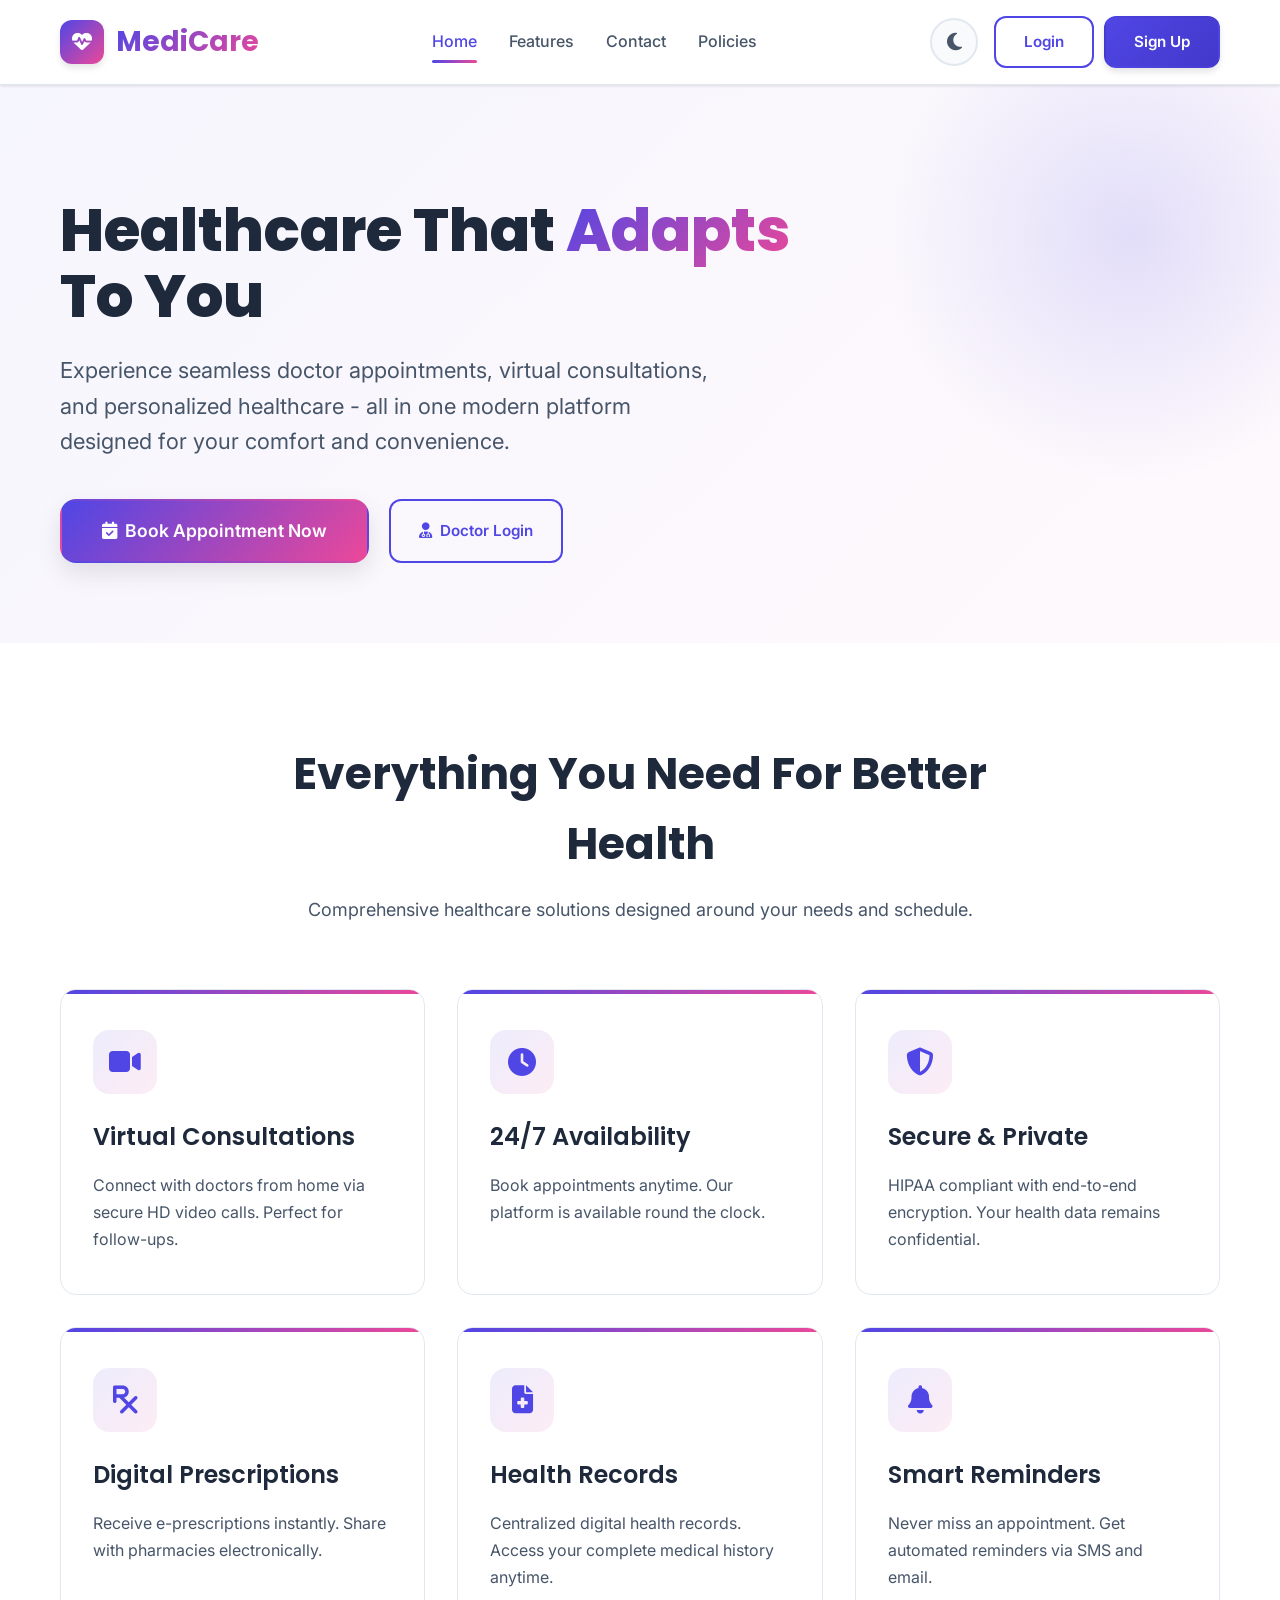
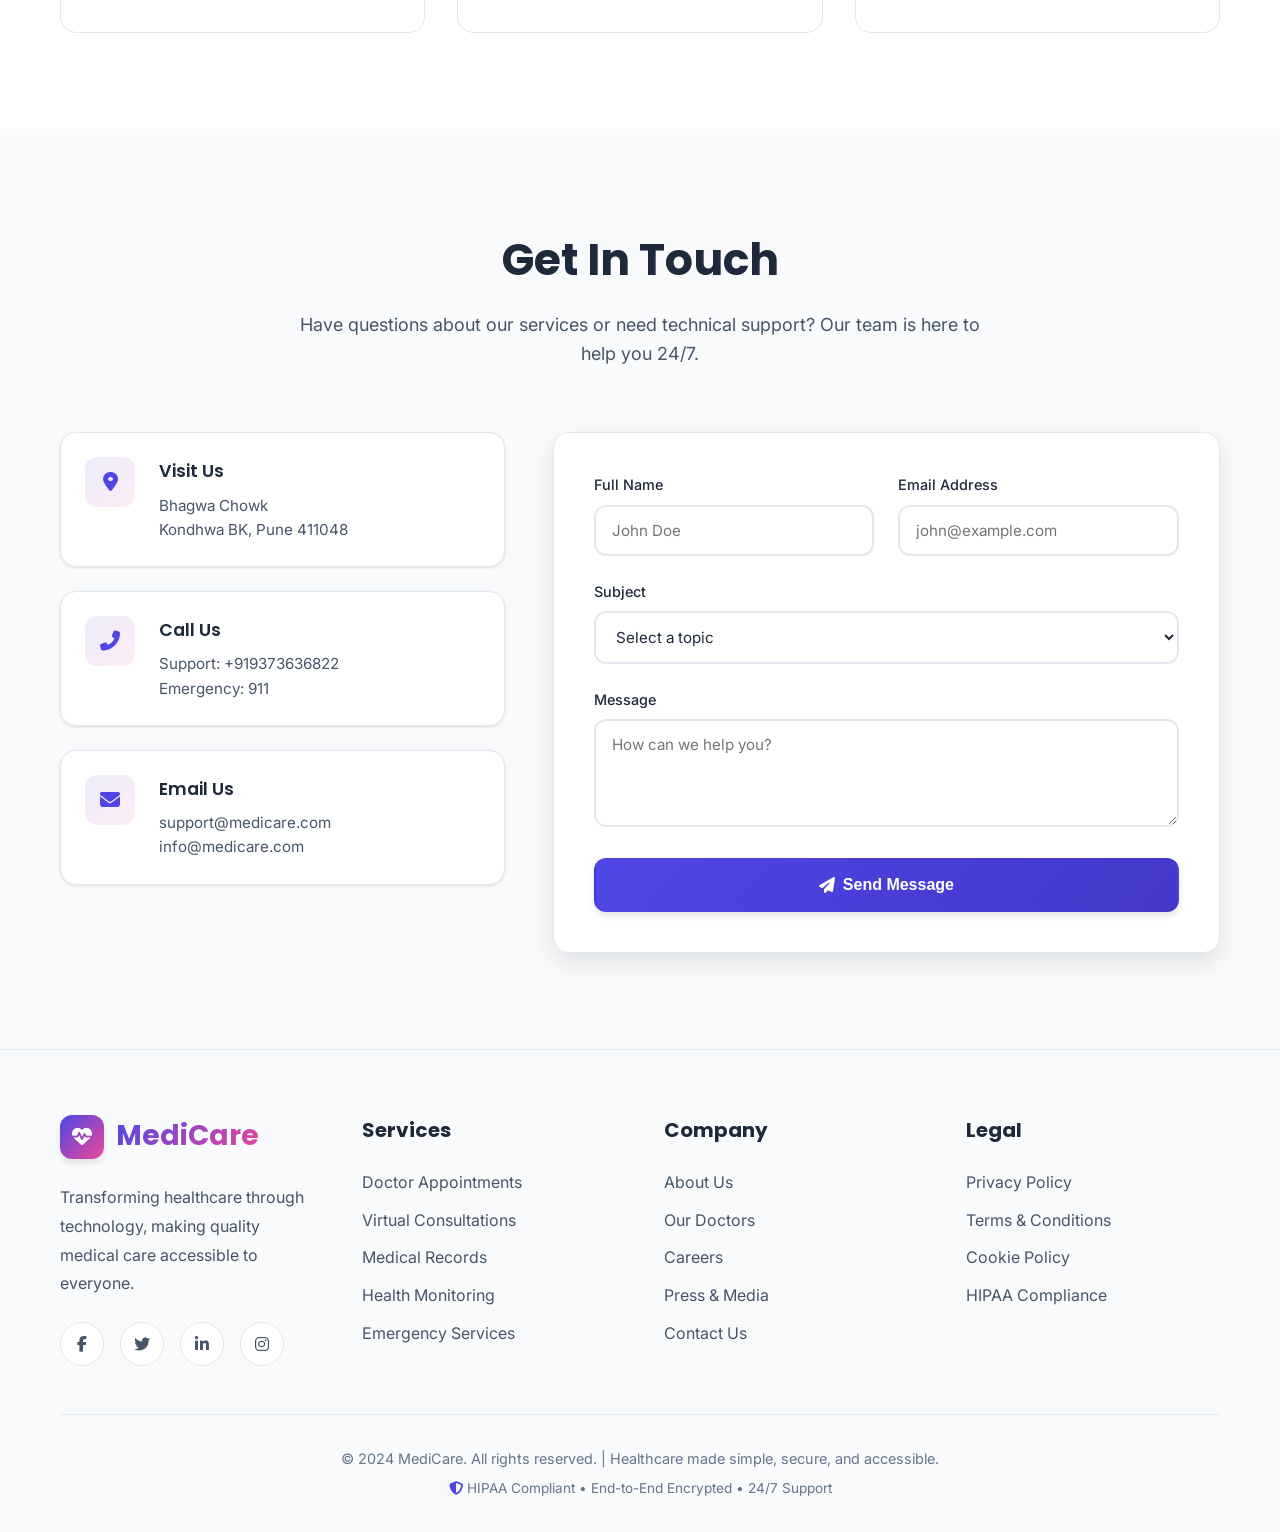
==== templates/index.html @ af342750 "Initial commit of DocAppointment app" ====
<!DOCTYPE html>
<html lang="en">
<head>
  <meta charset="UTF-8">
  <meta name="viewport" content="width=device-width, initial-scale=1.0">
  <meta name="description" content="MediCare - Book appointments with top doctors easily. Your health, our priority.">
  <title>MediCare - Doctor Appointment Booking System</title>
  
  <link rel="preconnect" href="https://fonts.googleapis.com">
  <link rel="preconnect" href="https://fonts.gstatic.com" crossorigin>
  <link href="https://fonts.googleapis.com/css2?family=Inter:wght@300;400;500;600;700&family=Poppins:wght@400;500;600;700&display=swap" rel="stylesheet">
  
  <link rel="stylesheet" href="https://cdnjs.cloudflare.com/ajax/libs/font-awesome/6.4.0/css/all.min.css">
  
  <style>
    @import url('/static/css/index.css');

    /* --- FIXED CSS FOR USER MENU --- */
    .header-controls {
        display: flex;
        align-items: center;
        gap: 1rem;
    }
    
    #user-nav {
        display: none; /* Hidden by default */
        align-items: center;
        gap: 15px;
    }

    .user-greeting {
        font-weight: 600;
        color: var(--text-primary);
        font-size: 0.95rem;
    }

    .btn-logout {
        background: none;
        border: none;
        color: var(--text-secondary);
        cursor: pointer;
        font-size: 1.1rem;
        padding: 5px;
        transition: color 0.3s;
    }
    
    .btn-logout:hover {
        color: var(--error);
    }
  </style>
</head>
<body>
  <header class="header" id="main-header">
    <div class="container">
      <div class="header-inner">
        <a href="index.html" class="logo">
          <div class="logo-icon">
            <i class="fas fa-heart-pulse"></i>
          </div>
          <span class="logo-text">MediCare</span>
        </a>
        
        <button class="mobile-menu-btn" id="mobileMenuBtn" aria-label="Toggle navigation menu">
          <i class="fas fa-bars"></i>
        </button>
        
        <nav class="nav-links" id="navLinks">
          <a href="#" class="nav-link active">Home</a>
          <a href="#features" class="nav-link">Features</a>
          <a href="#contact" class="nav-link">Contact</a>
          <a href="#policies" class="nav-link">Policies</a>
        </nav>
        
        <div class="header-controls">
          <button class="theme-toggle" id="themeToggle" title="Toggle theme">
            <i class="fas fa-moon"></i>
          </button>
          
          <div id="guest-nav" style="display: flex; gap: 10px;">
            <a href="login.html" class="btn btn-outline">Login</a>
            <a href="register.html" class="btn btn-primary">Sign Up</a>
          </div>

          <div id="user-nav">
            <span class="user-greeting">Hi, <span id="user-name-display">User</span></span>
            <a href="#" id="dashboard-link" class="btn btn-primary">Dashboard</a>
            <button onclick="handleLogout()" class="btn-logout" title="Logout">
                <i class="fas fa-sign-out-alt"></i>
            </button>
          </div>

        </div>
      </div>
    </div>
  </header>

  <main id="main-content">
    <section class="hero">
      <div class="container">
        <div class="hero-content animate-fade-in">
          <h1 class="hero-title">
            Healthcare That <span class="highlight">Adapts</span> To You
          </h1>
          <p class="hero-description">
            Experience seamless doctor appointments, virtual consultations, and personalized healthcare - all in one modern platform designed for your comfort and convenience.
          </p>
          <div class="hero-actions">
            <a href="register.html" class="btn btn-hero" id="hero-cta-btn">
              <i class="fas fa-calendar-check"></i>
              Book Appointment Now
            </a>
            
            <a href="login.html" class="btn btn-outline btn-lg" id="hero-login-btn">
              <i class="fas fa-user-md"></i>
              Doctor Login
            </a>
          </div>
        </div>
      </div>
    </section>

    <section class="section" id="features">
      <div class="container">
        <div class="section-header animate-fade-in">
          <h2 class="section-title">Everything You Need For Better Health</h2>
          <p class="section-description">
            Comprehensive healthcare solutions designed around your needs and schedule.
          </p>
        </div>
        
        <div class="features-grid">
          <div class="feature-card animate-fade-in" style="animation-delay: 100ms">
            <div class="feature-icon"><i class="fas fa-video"></i></div>
            <h3 class="feature-title">Virtual Consultations</h3>
            <p class="feature-description">Connect with doctors from home via secure HD video calls. Perfect for follow-ups.</p>
          </div>
          
          <div class="feature-card animate-fade-in" style="animation-delay: 200ms">
            <div class="feature-icon"><i class="fas fa-clock"></i></div>
            <h3 class="feature-title">24/7 Availability</h3>
            <p class="feature-description">Book appointments anytime. Our platform is available round the clock.</p>
          </div>
          
          <div class="feature-card animate-fade-in" style="animation-delay: 300ms">
            <div class="feature-icon"><i class="fas fa-shield-alt"></i></div>
            <h3 class="feature-title">Secure & Private</h3>
            <p class="feature-description">HIPAA compliant with end-to-end encryption. Your health data remains confidential.</p>
          </div>
          
          <div class="feature-card animate-fade-in" style="animation-delay: 400ms">
            <div class="feature-icon"><i class="fas fa-prescription"></i></div>
            <h3 class="feature-title">Digital Prescriptions</h3>
            <p class="feature-description">Receive e-prescriptions instantly. Share with pharmacies electronically.</p>
          </div>
          
          <div class="feature-card animate-fade-in" style="animation-delay: 500ms">
            <div class="feature-icon"><i class="fas fa-file-medical"></i></div>
            <h3 class="feature-title">Health Records</h3>
            <p class="feature-description">Centralized digital health records. Access your complete medical history anytime.</p>
          </div>
          
          <div class="feature-card animate-fade-in" style="animation-delay: 600ms">
            <div class="feature-icon"><i class="fas fa-bell"></i></div>
            <h3 class="feature-title">Smart Reminders</h3>
            <p class="feature-description">Never miss an appointment. Get automated reminders via SMS and email.</p>
          </div>
        </div>
      </div>
    </section>

    <section class="section contact-section" id="contact">
      <div class="container">
        <div class="section-header animate-fade-in">
          <h2 class="section-title">Get In Touch</h2>
          <p class="section-description">
            Have questions about our services or need technical support? Our team is here to help you 24/7.
          </p>
        </div>

        <div class="contact-grid">
          <div class="contact-info animate-fade-in" style="animation-delay: 100ms">
            <div class="info-card">
              <div class="info-icon"><i class="fas fa-map-marker-alt"></i></div>
              <div class="info-content">
                <h3>Visit Us</h3>
                <p>Bhagwa Chowk <br>Kondhwa BK, Pune 411048</p>
              </div>
            </div>
            
            <div class="info-card">
              <div class="info-icon"><i class="fas fa-phone-alt"></i></div>
              <div class="info-content">
                <h3>Call Us</h3>
                <p>Support: +919373636822<br>Emergency: 911</p>
              </div>
            </div>
            
            <div class="info-card">
              <div class="info-icon"><i class="fas fa-envelope"></i></div>
              <div class="info-content">
                <h3>Email Us</h3>
                <p>support@medicare.com<br>info@medicare.com</p>
              </div>
            </div>
          </div>

          <div class="contact-form-wrapper animate-fade-in" style="animation-delay: 200ms">
            <form class="contact-form">
              <div class="form-row">
                <div class="form-group">
                  <label for="name">Full Name</label>
                  <input type="text" id="name" class="form-input" placeholder="John Doe" required>
                </div>
                <div class="form-group">
                  <label for="email">Email Address</label>
                  <input type="email" id="email" class="form-input" placeholder="john@example.com" required>
                </div>
              </div>
              
              <div class="form-group">
                <label for="subject">Subject</label>
                <select id="subject" class="form-input">
                  <option value="">Select a topic</option>
                  <option value="appointment">Appointment Issue</option>
                  <option value="technical">Technical Support</option>
                  <option value="general">General Inquiry</option>
                </select>
              </div>
              
              <div class="form-group">
                <label for="message">Message</label>
                <textarea id="message" class="form-input" rows="4" placeholder="How can we help you?" required></textarea>
              </div>
              
              <button type="submit" class="btn btn-primary btn-block">
                <i class="fas fa-paper-plane"></i> Send Message
              </button>
            </form>
          </div>
        </div>
      </div>
    </section>
  </main>
  <div id="policy-pages" class="hidden">
    <section id="privacy-policy" class="policy-container hidden">
      <div class="policy-header">
        <h1 class="policy-title">Privacy Policy</h1>
        <div class="policy-meta">Last Updated: December 15, 2024</div>
      </div>
      <div class="policy-content">
        <div class="policy-section">
          <h2>1. Information We Collect</h2>
          <p>We collect information you provide directly to us, such as when you create an account, book an appointment, or contact us for support.</p>
        </div>
        <div class="policy-section">
          <h2>2. How We Use Your Information</h2>
          <p>We use the information we collect to provide and improve our healthcare services.</p>
        </div>
        <div class="policy-section">
          <h2>3. Data Security</h2>
          <p>We implement industry-standard security measures to protect your personal and health information.</p>
        </div>
        <button onclick="hidePolicyPages()" class="btn btn-primary back-btn">
          <i class="fas fa-arrow-left"></i> Back to Home
        </button>
      </div>
    </section>

    <section id="terms-conditions" class="policy-container hidden">
      <div class="policy-header">
        <h1 class="policy-title">Terms & Conditions</h1>
        <div class="policy-meta">Effective: December 15, 2024</div>
      </div>
      <div class="policy-content">
        <div class="policy-section">
          <h2>1. Acceptance of Terms</h2>
          <p>By accessing and using MediCare services, you agree to be bound by these Terms & Conditions.</p>
        </div>
        <div class="policy-section">
          <h2>2. Services Provided</h2>
          <p>MediCare provides a platform for connecting patients with healthcare providers.</p>
        </div>
        <button onclick="hidePolicyPages()" class="btn btn-primary back-btn">
          <i class="fas fa-arrow-left"></i> Back to Home
        </button>
      </div>
    </section>

    <section id="cookie-policy" class="policy-container hidden">
      <div class="policy-header">
        <h1 class="policy-title">Cookie Policy</h1>
        <div class="policy-meta">Last Updated: December 15, 2024</div>
      </div>
      <div class="policy-content">
        <div class="policy-section">
          <h2>1. What Are Cookies</h2>
          <p>Cookies are small text files stored on your device when you visit our website.</p>
        </div>
        <div class="policy-section">
          <h2>2. Cookie Management</h2>
          <p>You can control cookies through your browser settings.</p>
        </div>
        <button onclick="hidePolicyPages()" class="btn btn-primary back-btn">
          <i class="fas fa-arrow-left"></i> Back to Home
        </button>
      </div>
    </section>
  </div>

  <footer class="footer" id="policies">
    <div class="container">
      <div class="footer-grid">
        <div class="footer-section">
          <div class="logo" style="margin-bottom: 1.5rem;">
            <div class="logo-icon">
              <i class="fas fa-heart-pulse"></i>
            </div>
            <span class="logo-text">MediCare</span>
          </div>
          <p style="color: var(--text-secondary); line-height: 1.8;">
            Transforming healthcare through technology, making quality medical care accessible to everyone.
          </p>
          <div class="social-links">
            <a href="#" class="social-link"><i class="fab fa-facebook-f"></i></a>
            <a href="#" class="social-link"><i class="fab fa-twitter"></i></a>
            <a href="#" class="social-link"><i class="fab fa-linkedin-in"></i></a>
            <a href="#" class="social-link"><i class="fab fa-instagram"></i></a>
          </div>
        </div>
        
        <div class="footer-section">
          <h3>Services</h3>
          <ul class="footer-links">
            <li><a href="doctors.html">Doctor Appointments</a></li>
            <li><a href="#features">Virtual Consultations</a></li>
            <li><a href="login.html">Medical Records</a></li>
            <li><a href="#">Health Monitoring</a></li>
            <li><a href="#contact">Emergency Services</a></li>
          </ul>
        </div>
        
        <div class="footer-section">
          <h3>Company</h3>
          <ul class="footer-links">
            <li><a href="#hero">About Us</a></li>
            <li><a href="doctors.html">Our Doctors</a></li>
            <li><a href="register.html">Careers</a></li>
            <li><a href="#contact">Press & Media</a></li>
            <li><a href="#contact">Contact Us</a></li>
          </ul>
        </div>
        
        <div class="footer-section">
          <h3>Legal</h3>
          <ul class="footer-links">
            <li><a href="#" onclick="event.preventDefault(); showPolicy('privacy-policy')">Privacy Policy</a></li>
            <li><a href="#" onclick="event.preventDefault(); showPolicy('terms-conditions')">Terms & Conditions</a></li>
            <li><a href="#" onclick="event.preventDefault(); showPolicy('cookie-policy')">Cookie Policy</a></li>
            <li><a href="#" onclick="event.preventDefault(); showPolicy('privacy-policy')">HIPAA Compliance</a></li>
          </ul>
        </div>
      </div>
      
      <div class="footer-bottom">
        <p>&copy; 2024 MediCare. All rights reserved. | Healthcare made simple, secure, and accessible.</p>
        <p style="margin-top: 0.5rem; font-size: 0.85rem;">
          <i class="fas fa-shield-alt" style="color: var(--primary);"></i>
          HIPAA Compliant • End-to-End Encrypted • 24/7 Support
        </p>
      </div>
    </div>
  </footer>

  <script>
    // --- AUTHENTICATION STATE LOGIC (NEW) ---
    document.addEventListener('DOMContentLoaded', () => {
        // 1. Check if user is logged in
        const token = localStorage.getItem('access_token');
        const userStr = localStorage.getItem('user');
        
        const guestNav = document.getElementById('guest-nav');
        const userNav = document.getElementById('user-nav');
        const userNameDisplay = document.getElementById('user-name-display');
        const heroCtaBtn = document.getElementById('hero-cta-btn');
        const heroLoginBtn = document.getElementById('hero-login-btn');

        if (token && userStr) {
            try {
                const user = JSON.parse(userStr);
                
                // Hide Guest Nav / Show User Nav
                if(guestNav) guestNav.style.display = 'none';
                if(userNav) userNav.style.display = 'flex';
                
                // Set User Name
                if(userNameDisplay) {
                    userNameDisplay.textContent = user.first_name || user.username || 'User';
                }

                // Route Dashboard Link Correctly
                const dashLink = document.getElementById('dashboard-link');
                if (dashLink) {
                    if (user.role === 'doctor') dashLink.href = 'doctor-dashboard.html';
                    else if (user.role === 'admin') dashLink.href = 'admin-dashboard.html';
                    else dashLink.href = 'patient-appointments.html';
                }

                // Update Hero Section Actions
                if(heroCtaBtn) {
                    heroCtaBtn.href = 'doctors.html'; // Go to Find Doctors instead of Register
                    heroCtaBtn.innerHTML = '<i class="fas fa-calendar-check"></i> Find a Doctor';
                }
                
                // Hide the second "Doctor Login" button in hero if already logged in
                if(heroLoginBtn) heroLoginBtn.style.display = 'none';

            } catch (e) {
                console.error("Error parsing user data", e);
                handleLogout();
            }
        } else {
            // Ensure Guest View is active
            if(guestNav) guestNav.style.display = 'flex';
            if(userNav) userNav.style.display = 'none';
        }
    });

    function handleLogout() {
        localStorage.removeItem('access_token');
        localStorage.removeItem('refresh_token');
        localStorage.removeItem('user');
        window.location.href = 'index.html'; // Reload page to reset state
    }

    // --- EXISTING THEME & UI LOGIC ---

    // Theme Management
    const themeToggle = document.getElementById('themeToggle');
    const themeIcon = themeToggle.querySelector('i');
    
    const prefersDark = window.matchMedia('(prefers-color-scheme: dark)');
    const savedTheme = localStorage.getItem('theme');
    
    function setTheme(theme) {
      document.documentElement.setAttribute('data-theme', theme);
      localStorage.setItem('theme', theme);
      
      if (theme === 'dark') {
        themeIcon.className = 'fas fa-sun';
        themeToggle.title = 'Switch to light theme';
      } else {
        themeIcon.className = 'fas fa-moon';
        themeToggle.title = 'Switch to dark theme';
      }
    }
    
    if (savedTheme) {
      setTheme(savedTheme);
    } else if (prefersDark.matches) {
      setTheme('dark');
    } else {
      setTheme('light');
    }
    
    themeToggle.addEventListener('click', () => {
      const currentTheme = document.documentElement.getAttribute('data-theme');
      setTheme(currentTheme === 'dark' ? 'light' : 'dark');
    });
    
    prefersDark.addEventListener('change', (e) => {
      if (!localStorage.getItem('theme')) {
        setTheme(e.matches ? 'dark' : 'light');
      }
    });

    // Header scroll effect
    window.addEventListener('scroll', function() {
      const header = document.getElementById('main-header');
      if (window.scrollY > 50) {
        header.classList.add('scrolled');
      } else {
        header.classList.remove('scrolled');
      }
    });

    // Mobile menu toggle
    document.getElementById('mobileMenuBtn').addEventListener('click', function() {
      const navLinks = document.getElementById('navLinks');
      navLinks.classList.toggle('active');
      this.innerHTML = navLinks.classList.contains('active') 
        ? '<i class="fas fa-times"></i>' 
        : '<i class="fas fa-bars"></i>';
    });

    // Close mobile menu when clicking a link
    document.querySelectorAll('.nav-link').forEach(link => {
      link.addEventListener('click', function() {
        const navLinks = document.getElementById('navLinks');
        const menuBtn = document.getElementById('mobileMenuBtn');
        navLinks.classList.remove('active');
        menuBtn.innerHTML = '<i class="fas fa-bars"></i>';
        
        const targetId = this.getAttribute('href');
        if (targetId && targetId.startsWith('#')) {
          const targetElement = document.querySelector(targetId);
          if (targetElement) {
            window.scrollTo({
              top: targetElement.offsetTop - 80,
              behavior: 'smooth'
            });
          }
        }
      });
    });

    // Policy pages functionality
    function showPolicy(policyId) {
      document.getElementById('main-content').classList.add('hidden');
      document.getElementById('policy-pages').classList.remove('hidden');
      
      document.querySelectorAll('#policy-pages > section').forEach(section => {
        section.classList.add('hidden');
      });
      
      document.getElementById(policyId).classList.remove('hidden');
      window.scrollTo({ top: 0, behavior: 'smooth' });
    }
    
    function hidePolicyPages() {
      document.getElementById('main-content').classList.remove('hidden');
      document.getElementById('policy-pages').classList.add('hidden');
      window.scrollTo({ top: 0, behavior: 'smooth' });
    }

    // Animate elements on scroll
    const observerOptions = {
      threshold: 0.1,
      rootMargin: '0px 0px -50px 0px'
    };

    const observer = new IntersectionObserver((entries) => {
      entries.forEach(entry => {
        if (entry.isIntersecting) {
          entry.target.style.opacity = '1';
          entry.target.style.transform = 'translateY(0)';
        }
      });
    }, observerOptions);

    document.querySelectorAll('.animate-fade-in').forEach(el => {
      el.style.opacity = '0';
      el.style.transform = 'translateY(20px)';
      el.style.transition = 'opacity 0.8s cubic-bezier(0.4, 0, 0.2, 1), transform 0.8s cubic-bezier(0.4, 0, 0.2, 1)';
      observer.observe(el);
    });
  </script>
</body>
</html>
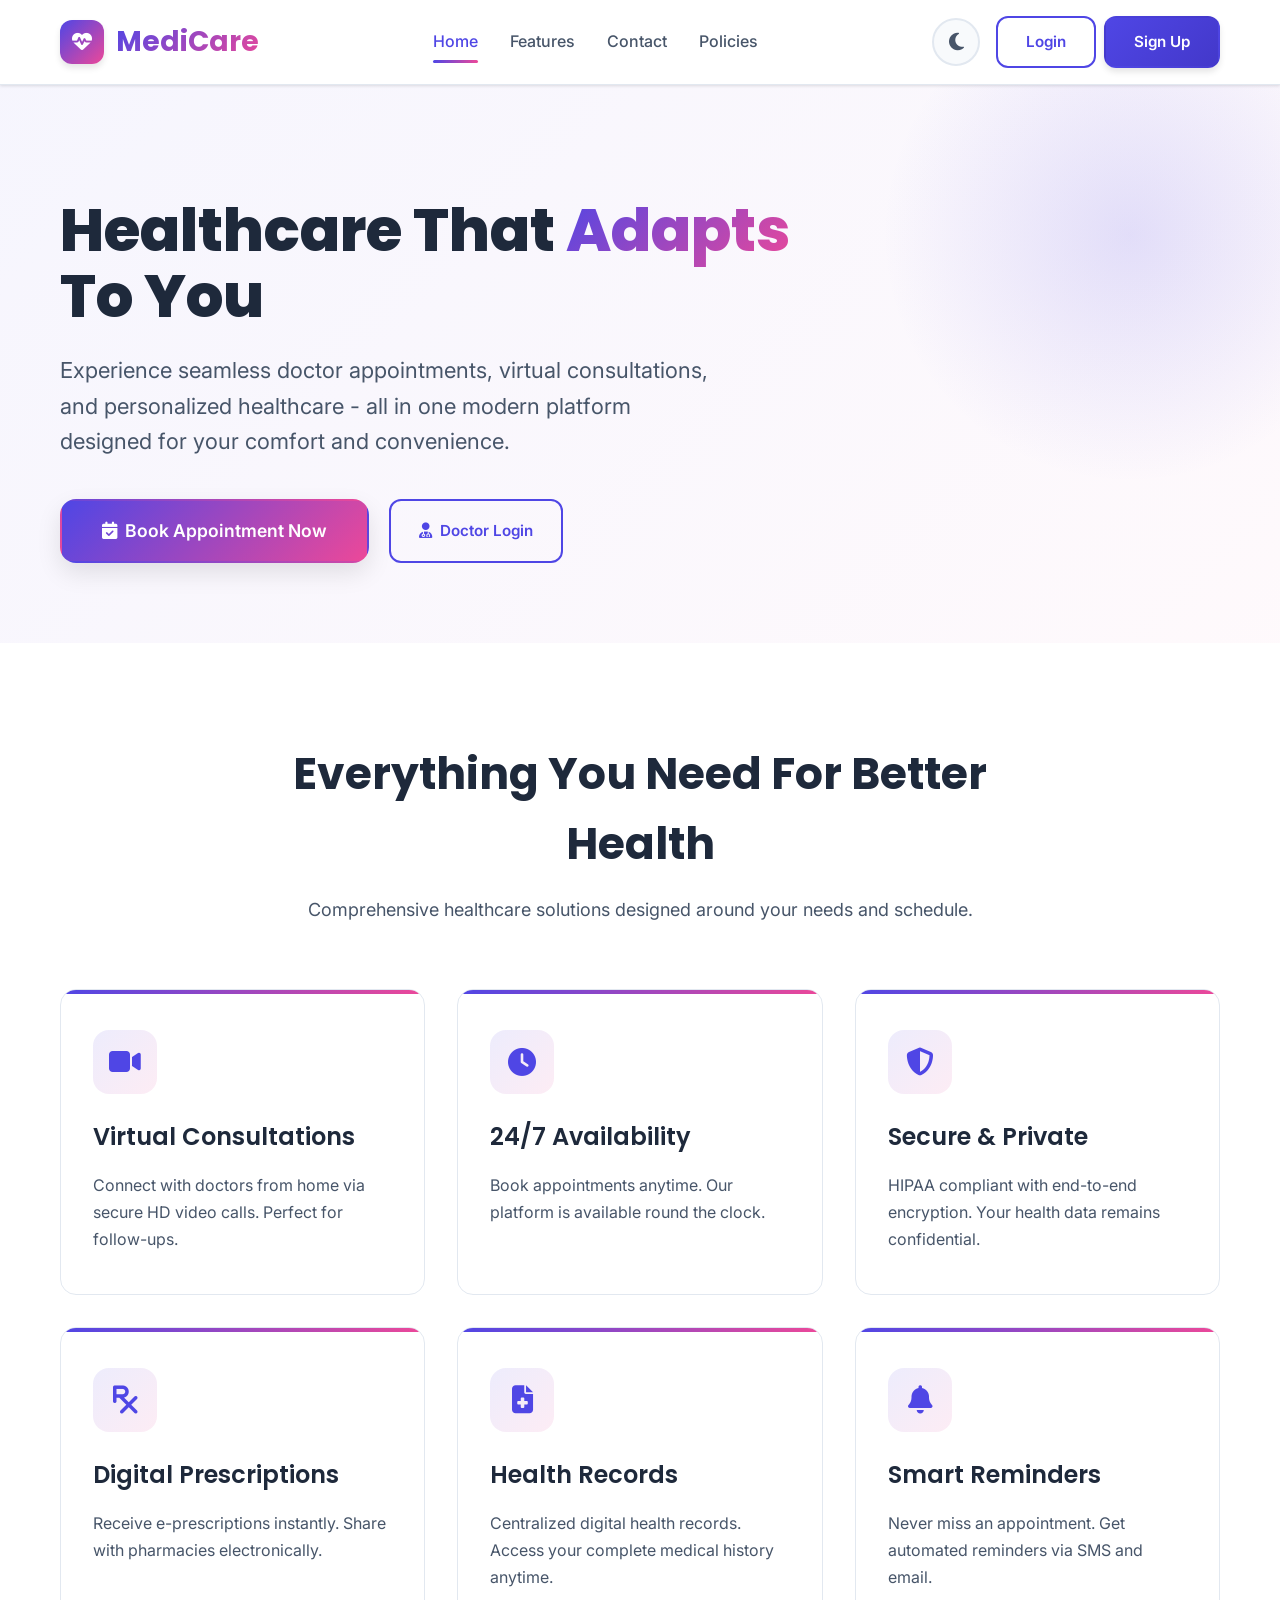
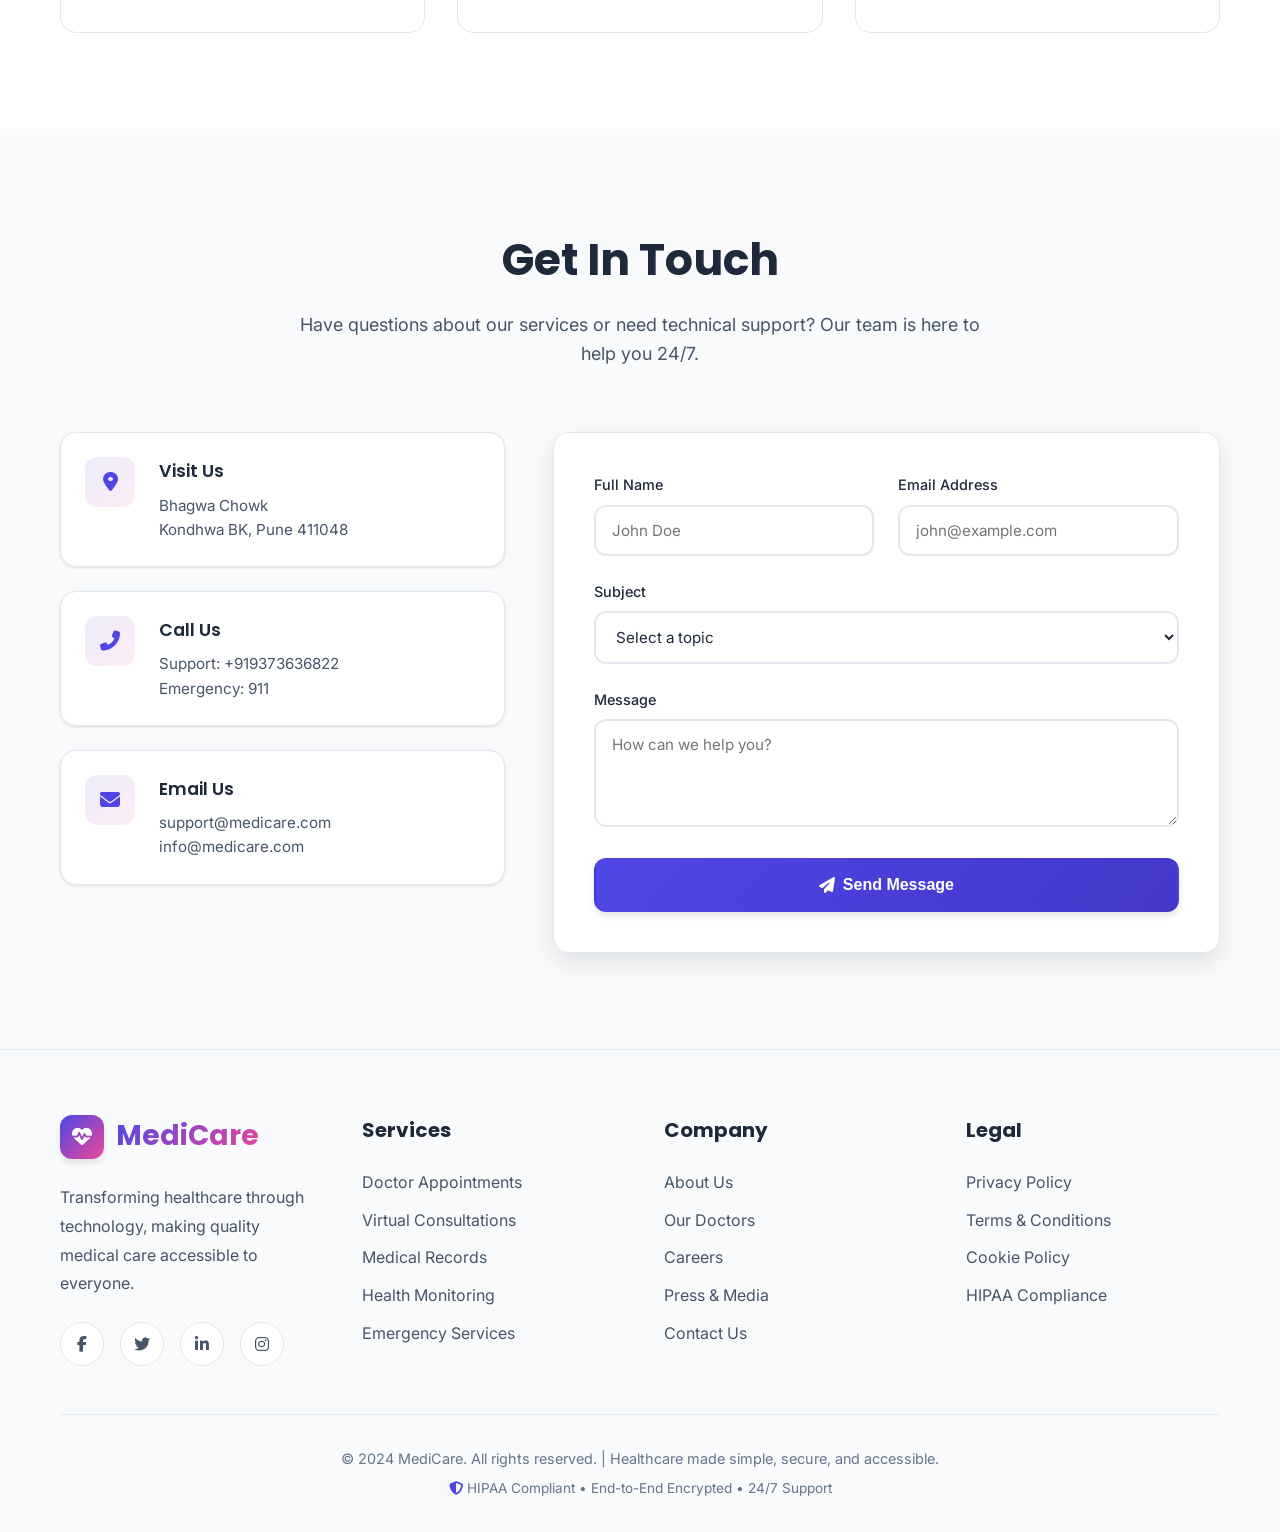
==== commit 41f6a147: "Update DocAppointment with latest app changes" ====
--- a/templates/index.html
+++ b/templates/index.html
@@ -12,41 +12,8 @@
   
   <link rel="stylesheet" href="https://cdnjs.cloudflare.com/ajax/libs/font-awesome/6.4.0/css/all.min.css">
   
-  <style>
-    @import url('/static/css/index.css');
-
-    /* --- FIXED CSS FOR USER MENU --- */
-    .header-controls {
-        display: flex;
-        align-items: center;
-        gap: 1rem;
-    }
-    
-    #user-nav {
-        display: none; /* Hidden by default */
-        align-items: center;
-        gap: 15px;
-    }
-
-    .user-greeting {
-        font-weight: 600;
-        color: var(--text-primary);
-        font-size: 0.95rem;
-    }
-
-    .btn-logout {
-        background: none;
-        border: none;
-        color: var(--text-secondary);
-        cursor: pointer;
-        font-size: 1.1rem;
-        padding: 5px;
-        transition: color 0.3s;
-    }
-    
-    .btn-logout:hover {
-        color: var(--error);
-    }
+ <style>
+  @import url('/static/css/index.css'); 
   </style>
 </head>
 <body>
@@ -54,9 +21,7 @@
     <div class="container">
       <div class="header-inner">
         <a href="index.html" class="logo">
-          <div class="logo-icon">
-            <i class="fas fa-heart-pulse"></i>
-          </div>
+          <div class="logo-icon"><i class="fas fa-heart-pulse"></i></div>
           <span class="logo-text">MediCare</span>
         </a>
         
@@ -76,7 +41,7 @@
             <i class="fas fa-moon"></i>
           </button>
           
-          <div id="guest-nav" style="display: flex; gap: 10px;">
+          <div id="guest-nav" style="display: flex; gap: 8px;">
             <a href="login.html" class="btn btn-outline">Login</a>
             <a href="register.html" class="btn btn-primary">Sign Up</a>
           </div>
@@ -88,31 +53,25 @@
                 <i class="fas fa-sign-out-alt"></i>
             </button>
           </div>
-
         </div>
       </div>
     </div>
   </header>
 
   <main id="main-content">
-    <section class="hero">
+    <section class="hero" id="hero">
       <div class="container">
         <div class="hero-content animate-fade-in">
-          <h1 class="hero-title">
-            Healthcare That <span class="highlight">Adapts</span> To You
-          </h1>
+          <h1 class="hero-title">Healthcare That <span class="highlight">Adapts</span> To You</h1>
           <p class="hero-description">
             Experience seamless doctor appointments, virtual consultations, and personalized healthcare - all in one modern platform designed for your comfort and convenience.
           </p>
           <div class="hero-actions">
             <a href="register.html" class="btn btn-hero" id="hero-cta-btn">
-              <i class="fas fa-calendar-check"></i>
-              Book Appointment Now
+              <i class="fas fa-calendar-check"></i> Book Appointment Now
             </a>
-            
             <a href="login.html" class="btn btn-outline btn-lg" id="hero-login-btn">
-              <i class="fas fa-user-md"></i>
-              Doctor Login
+              <i class="fas fa-user-md"></i> Doctor Login
             </a>
           </div>
         </div>
@@ -123,47 +82,15 @@
       <div class="container">
         <div class="section-header animate-fade-in">
           <h2 class="section-title">Everything You Need For Better Health</h2>
-          <p class="section-description">
-            Comprehensive healthcare solutions designed around your needs and schedule.
-          </p>
-        </div>
-        
+          <p class="section-description">Comprehensive healthcare solutions designed around your needs and schedule.</p>
+        </div>
         <div class="features-grid">
-          <div class="feature-card animate-fade-in" style="animation-delay: 100ms">
-            <div class="feature-icon"><i class="fas fa-video"></i></div>
-            <h3 class="feature-title">Virtual Consultations</h3>
-            <p class="feature-description">Connect with doctors from home via secure HD video calls. Perfect for follow-ups.</p>
-          </div>
-          
-          <div class="feature-card animate-fade-in" style="animation-delay: 200ms">
-            <div class="feature-icon"><i class="fas fa-clock"></i></div>
-            <h3 class="feature-title">24/7 Availability</h3>
-            <p class="feature-description">Book appointments anytime. Our platform is available round the clock.</p>
-          </div>
-          
-          <div class="feature-card animate-fade-in" style="animation-delay: 300ms">
-            <div class="feature-icon"><i class="fas fa-shield-alt"></i></div>
-            <h3 class="feature-title">Secure & Private</h3>
-            <p class="feature-description">HIPAA compliant with end-to-end encryption. Your health data remains confidential.</p>
-          </div>
-          
-          <div class="feature-card animate-fade-in" style="animation-delay: 400ms">
-            <div class="feature-icon"><i class="fas fa-prescription"></i></div>
-            <h3 class="feature-title">Digital Prescriptions</h3>
-            <p class="feature-description">Receive e-prescriptions instantly. Share with pharmacies electronically.</p>
-          </div>
-          
-          <div class="feature-card animate-fade-in" style="animation-delay: 500ms">
-            <div class="feature-icon"><i class="fas fa-file-medical"></i></div>
-            <h3 class="feature-title">Health Records</h3>
-            <p class="feature-description">Centralized digital health records. Access your complete medical history anytime.</p>
-          </div>
-          
-          <div class="feature-card animate-fade-in" style="animation-delay: 600ms">
-            <div class="feature-icon"><i class="fas fa-bell"></i></div>
-            <h3 class="feature-title">Smart Reminders</h3>
-            <p class="feature-description">Never miss an appointment. Get automated reminders via SMS and email.</p>
-          </div>
+          <div class="feature-card animate-fade-in"><div class="feature-icon"><i class="fas fa-video"></i></div><h3 class="feature-title">Virtual Consultations</h3><p class="feature-description">Connect with doctors from home via secure HD video calls. Perfect for follow-ups.</p></div>
+          <div class="feature-card animate-fade-in"><div class="feature-icon"><i class="fas fa-clock"></i></div><h3 class="feature-title">24/7 Availability</h3><p class="feature-description">Book appointments anytime. Our platform is available round the clock.</p></div>
+          <div class="feature-card animate-fade-in"><div class="feature-icon"><i class="fas fa-shield-alt"></i></div><h3 class="feature-title">Secure & Private</h3><p class="feature-description">HIPAA compliant with end-to-end encryption. Your health data remains confidential.</p></div>
+          <div class="feature-card animate-fade-in"><div class="feature-icon"><i class="fas fa-prescription"></i></div><h3 class="feature-title">Digital Prescriptions</h3><p class="feature-description">Receive e-prescriptions instantly. Share with pharmacies electronically.</p></div>
+          <div class="feature-card animate-fade-in"><div class="feature-icon"><i class="fas fa-file-medical"></i></div><h3 class="feature-title">Health Records</h3><p class="feature-description">Centralized digital health records. Access your complete medical history anytime.</p></div>
+          <div class="feature-card animate-fade-in"><div class="feature-icon"><i class="fas fa-bell"></i></div><h3 class="feature-title">Smart Reminders</h3><p class="feature-description">Never miss an appointment. Get automated reminders via SMS and email.</p></div>
         </div>
       </div>
     </section>
@@ -172,137 +99,54 @@
       <div class="container">
         <div class="section-header animate-fade-in">
           <h2 class="section-title">Get In Touch</h2>
-          <p class="section-description">
-            Have questions about our services or need technical support? Our team is here to help you 24/7.
-          </p>
-        </div>
-
+          <p class="section-description">Have questions about our services or need technical support? Our team is here to help you 24/7.</p>
+        </div>
         <div class="contact-grid">
-          <div class="contact-info animate-fade-in" style="animation-delay: 100ms">
-            <div class="info-card">
-              <div class="info-icon"><i class="fas fa-map-marker-alt"></i></div>
-              <div class="info-content">
-                <h3>Visit Us</h3>
-                <p>Bhagwa Chowk <br>Kondhwa BK, Pune 411048</p>
-              </div>
-            </div>
-            
-            <div class="info-card">
-              <div class="info-icon"><i class="fas fa-phone-alt"></i></div>
-              <div class="info-content">
-                <h3>Call Us</h3>
-                <p>Support: +919373636822<br>Emergency: 911</p>
-              </div>
-            </div>
-            
-            <div class="info-card">
-              <div class="info-icon"><i class="fas fa-envelope"></i></div>
-              <div class="info-content">
-                <h3>Email Us</h3>
-                <p>support@medicare.com<br>info@medicare.com</p>
-              </div>
-            </div>
-          </div>
-
-          <div class="contact-form-wrapper animate-fade-in" style="animation-delay: 200ms">
+          <div class="contact-info animate-fade-in">
+            <div class="info-card"><div class="info-icon"><i class="fas fa-map-marker-alt"></i></div><div class="info-content"><h3>Visit Us</h3><p>Bhagwa Chowk <br>Kondhwa BK, Pune 411048</p></div></div>
+            <div class="info-card"><div class="info-icon"><i class="fas fa-phone-alt"></i></div><div class="info-content"><h3>Call Us</h3><p>Support: +919373636822<br>Emergency: 911</p></div></div>
+            <div class="info-card"><div class="info-icon"><i class="fas fa-envelope"></i></div><div class="info-content"><h3>Email Us</h3><p>support@medicare.com<br>info@medicare.com</p></div></div>
+          </div>
+          <div class="contact-form-wrapper animate-fade-in">
             <form class="contact-form">
               <div class="form-row">
-                <div class="form-group">
-                  <label for="name">Full Name</label>
-                  <input type="text" id="name" class="form-input" placeholder="John Doe" required>
-                </div>
-                <div class="form-group">
-                  <label for="email">Email Address</label>
-                  <input type="email" id="email" class="form-input" placeholder="john@example.com" required>
-                </div>
+                <div class="form-group"><label for="name">Full Name</label><input type="text" id="name" class="form-input" placeholder="John Doe" required></div>
+                <div class="form-group"><label for="email">Email Address</label><input type="email" id="email" class="form-input" placeholder="john@example.com" required></div>
               </div>
-              
-              <div class="form-group">
-                <label for="subject">Subject</label>
-                <select id="subject" class="form-input">
-                  <option value="">Select a topic</option>
-                  <option value="appointment">Appointment Issue</option>
-                  <option value="technical">Technical Support</option>
-                  <option value="general">General Inquiry</option>
-                </select>
-              </div>
-              
-              <div class="form-group">
-                <label for="message">Message</label>
-                <textarea id="message" class="form-input" rows="4" placeholder="How can we help you?" required></textarea>
-              </div>
-              
-              <button type="submit" class="btn btn-primary btn-block">
-                <i class="fas fa-paper-plane"></i> Send Message
-              </button>
+              <div class="form-group"><label for="subject">Subject</label><select id="subject" class="form-input"><option value="">Select a topic</option><option value="appointment">Appointment Issue</option><option value="technical">Technical Support</option><option value="general">General Inquiry</option></select></div>
+              <div class="form-group"><label for="message">Message</label><textarea id="message" class="form-input" rows="4" placeholder="How can we help you?" required></textarea></div>
+              <button type="submit" class="btn btn-primary btn-block"><i class="fas fa-paper-plane"></i> Send Message</button>
             </form>
           </div>
         </div>
       </div>
     </section>
   </main>
+
   <div id="policy-pages" class="hidden">
     <section id="privacy-policy" class="policy-container hidden">
-      <div class="policy-header">
-        <h1 class="policy-title">Privacy Policy</h1>
-        <div class="policy-meta">Last Updated: December 15, 2024</div>
-      </div>
+      <div class="policy-header"><h1 class="policy-title">Privacy Policy</h1><div class="policy-meta">Last Updated: December 15, 2024</div></div>
       <div class="policy-content">
-        <div class="policy-section">
-          <h2>1. Information We Collect</h2>
-          <p>We collect information you provide directly to us, such as when you create an account, book an appointment, or contact us for support.</p>
-        </div>
-        <div class="policy-section">
-          <h2>2. How We Use Your Information</h2>
-          <p>We use the information we collect to provide and improve our healthcare services.</p>
-        </div>
-        <div class="policy-section">
-          <h2>3. Data Security</h2>
-          <p>We implement industry-standard security measures to protect your personal and health information.</p>
-        </div>
-        <button onclick="hidePolicyPages()" class="btn btn-primary back-btn">
-          <i class="fas fa-arrow-left"></i> Back to Home
-        </button>
-      </div>
-    </section>
-
+        <div class="policy-section"><h2>1. Information We Collect</h2><p>We collect information you provide directly to us...</p></div>
+        <div class="policy-section"><h2>2. How We Use Your Information</h2><p>We use the information we collect to provide and improve our healthcare services.</p></div>
+        <div class="policy-section"><h2>3. Data Security</h2><p>We implement industry-standard security measures.</p></div>
+        <button onclick="hidePolicyPages()" class="btn btn-primary back-btn"><i class="fas fa-arrow-left"></i> Back to Home</button>
+      </div>
+    </section>
     <section id="terms-conditions" class="policy-container hidden">
-      <div class="policy-header">
-        <h1 class="policy-title">Terms & Conditions</h1>
-        <div class="policy-meta">Effective: December 15, 2024</div>
-      </div>
+      <div class="policy-header"><h1 class="policy-title">Terms & Conditions</h1><div class="policy-meta">Effective: December 15, 2024</div></div>
       <div class="policy-content">
-        <div class="policy-section">
-          <h2>1. Acceptance of Terms</h2>
-          <p>By accessing and using MediCare services, you agree to be bound by these Terms & Conditions.</p>
-        </div>
-        <div class="policy-section">
-          <h2>2. Services Provided</h2>
-          <p>MediCare provides a platform for connecting patients with healthcare providers.</p>
-        </div>
-        <button onclick="hidePolicyPages()" class="btn btn-primary back-btn">
-          <i class="fas fa-arrow-left"></i> Back to Home
-        </button>
-      </div>
-    </section>
-
+        <div class="policy-section"><h2>1. Acceptance of Terms</h2><p>By accessing and using MediCare services, you agree to be bound by these Terms & Conditions.</p></div>
+        <div class="policy-section"><h2>2. Services Provided</h2><p>MediCare provides a platform for connecting patients with healthcare providers.</p></div>
+        <button onclick="hidePolicyPages()" class="btn btn-primary back-btn"><i class="fas fa-arrow-left"></i> Back to Home</button>
+      </div>
+    </section>
     <section id="cookie-policy" class="policy-container hidden">
-      <div class="policy-header">
-        <h1 class="policy-title">Cookie Policy</h1>
-        <div class="policy-meta">Last Updated: December 15, 2024</div>
-      </div>
+      <div class="policy-header"><h1 class="policy-title">Cookie Policy</h1><div class="policy-meta">Last Updated: December 15, 2024</div></div>
       <div class="policy-content">
-        <div class="policy-section">
-          <h2>1. What Are Cookies</h2>
-          <p>Cookies are small text files stored on your device when you visit our website.</p>
-        </div>
-        <div class="policy-section">
-          <h2>2. Cookie Management</h2>
-          <p>You can control cookies through your browser settings.</p>
-        </div>
-        <button onclick="hidePolicyPages()" class="btn btn-primary back-btn">
-          <i class="fas fa-arrow-left"></i> Back to Home
-        </button>
+        <div class="policy-section"><h2>1. What Are Cookies</h2><p>Cookies are small text files stored on your device when you visit our website.</p></div>
+        <div class="policy-section"><h2>2. Cookie Management</h2><p>You can control cookies through your browser settings.</p></div>
+        <button onclick="hidePolicyPages()" class="btn btn-primary back-btn"><i class="fas fa-arrow-left"></i> Back to Home</button>
       </div>
     </section>
   </div>
@@ -311,15 +155,8 @@
     <div class="container">
       <div class="footer-grid">
         <div class="footer-section">
-          <div class="logo" style="margin-bottom: 1.5rem;">
-            <div class="logo-icon">
-              <i class="fas fa-heart-pulse"></i>
-            </div>
-            <span class="logo-text">MediCare</span>
-          </div>
-          <p style="color: var(--text-secondary); line-height: 1.8;">
-            Transforming healthcare through technology, making quality medical care accessible to everyone.
-          </p>
+          <div class="logo footer-brand"><div class="logo-icon"><i class="fas fa-heart-pulse"></i></div><span class="logo-text">MediCare</span></div>
+          <p class="footer-description">Transforming healthcare through technology, making quality medical care accessible to everyone.</p>
           <div class="social-links">
             <a href="#" class="social-link"><i class="fab fa-facebook-f"></i></a>
             <a href="#" class="social-link"><i class="fab fa-twitter"></i></a>
@@ -327,7 +164,6 @@
             <a href="#" class="social-link"><i class="fab fa-instagram"></i></a>
           </div>
         </div>
-        
         <div class="footer-section">
           <h3>Services</h3>
           <ul class="footer-links">
@@ -338,7 +174,6 @@
             <li><a href="#contact">Emergency Services</a></li>
           </ul>
         </div>
-        
         <div class="footer-section">
           <h3>Company</h3>
           <ul class="footer-links">
@@ -349,7 +184,6 @@
             <li><a href="#contact">Contact Us</a></li>
           </ul>
         </div>
-        
         <div class="footer-section">
           <h3>Legal</h3>
           <ul class="footer-links">
@@ -360,23 +194,21 @@
           </ul>
         </div>
       </div>
-      
       <div class="footer-bottom">
         <p>&copy; 2024 MediCare. All rights reserved. | Healthcare made simple, secure, and accessible.</p>
-        <p style="margin-top: 0.5rem; font-size: 0.85rem;">
-          <i class="fas fa-shield-alt" style="color: var(--primary);"></i>
+        <p class="footer-security-note">
+          <i class="fas fa-shield-alt"></i>
           HIPAA Compliant • End-to-End Encrypted • 24/7 Support
         </p>
       </div>
     </div>
   </footer>
 
+  <script src="/static/js/app-config.js"></script>
   <script>
-    // --- AUTHENTICATION STATE LOGIC (NEW) ---
+    // --- AUTHENTICATION STATE LOGIC ---
     document.addEventListener('DOMContentLoaded', () => {
-        // 1. Check if user is logged in
-        const token = localStorage.getItem('access_token');
-        const userStr = localStorage.getItem('user');
+      const userStr = sessionStorage.getItem('user');
         
         const guestNav = document.getElementById('guest-nav');
         const userNav = document.getElementById('user-nav');
@@ -384,34 +216,40 @@
         const heroCtaBtn = document.getElementById('hero-cta-btn');
         const heroLoginBtn = document.getElementById('hero-login-btn');
 
-        if (token && userStr) {
+        if (userStr) {
             try {
                 const user = JSON.parse(userStr);
-                
-                // Hide Guest Nav / Show User Nav
                 if(guestNav) guestNav.style.display = 'none';
                 if(userNav) userNav.style.display = 'flex';
-                
-                // Set User Name
-                if(userNameDisplay) {
-                    userNameDisplay.textContent = user.first_name || user.username || 'User';
-                }
-
-                // Route Dashboard Link Correctly
+                if(userNameDisplay) userNameDisplay.textContent = user.first_name || user.username || 'User';
+
                 const dashLink = document.getElementById('dashboard-link');
                 if (dashLink) {
-                    if (user.role === 'doctor') dashLink.href = 'doctor-dashboard.html';
-                    else if (user.role === 'admin') dashLink.href = 'admin-dashboard.html';
-                    else dashLink.href = 'patient-appointments.html';
+                    if (user.role === 'doctor') {
+                        dashLink.href = 'doctor-dashboard.html';
+                        // UPDATE: Change "Find a Doctor" to "Go to Dashboard" for doctors
+                        if(heroCtaBtn) {
+                            heroCtaBtn.href = 'doctor-dashboard.html';
+                            heroCtaBtn.innerHTML = '<i class="fas fa-columns"></i> Go to Dashboard';
+                        }
+                    }
+                    else if (user.role === 'admin') {
+                        dashLink.href = 'admin-dashboard.html';
+                        if(heroCtaBtn) {
+                            heroCtaBtn.href = 'admin-dashboard.html';
+                            heroCtaBtn.innerHTML = '<i class="fas fa-cog"></i> Admin Dashboard';
+                        }
+                    }
+                    else {
+                        // Patient logic (keep as "Find a Doctor")
+                        dashLink.href = 'patient-appointments.html';
+                        if(heroCtaBtn) {
+                            heroCtaBtn.href = 'doctors.html'; 
+                            heroCtaBtn.innerHTML = '<i class="fas fa-calendar-check"></i> Find a Doctor';
+                        }
+                    }
                 }
 
-                // Update Hero Section Actions
-                if(heroCtaBtn) {
-                    heroCtaBtn.href = 'doctors.html'; // Go to Find Doctors instead of Register
-                    heroCtaBtn.innerHTML = '<i class="fas fa-calendar-check"></i> Find a Doctor';
-                }
-                
-                // Hide the second "Doctor Login" button in hero if already logged in
                 if(heroLoginBtn) heroLoginBtn.style.display = 'none';
 
             } catch (e) {
@@ -419,32 +257,35 @@
                 handleLogout();
             }
         } else {
-            // Ensure Guest View is active
             if(guestNav) guestNav.style.display = 'flex';
             if(userNav) userNav.style.display = 'none';
         }
     });
 
-    function handleLogout() {
-        localStorage.removeItem('access_token');
-        localStorage.removeItem('refresh_token');
-        localStorage.removeItem('user');
-        window.location.href = 'index.html'; // Reload page to reset state
+    async function handleLogout() {
+        // --- PRESERVE THEME FIX ---
+        // Only remove auth-related items, leave 'theme' alone
+        try {
+          await fetch(`${window.APP_CONFIG.API_BASE_URL}/api/auth/logout/`, {
+            method: 'POST',
+            credentials: 'include'
+          });
+        } catch (e) {
+          console.warn('Logout request failed:', e);
+        }
+
+      sessionStorage.removeItem('user');
+        
+        window.location.href = 'index.html'; 
     }
 
-    // --- EXISTING THEME & UI LOGIC ---
-
-    // Theme Management
+    // --- UI LOGIC ---
     const themeToggle = document.getElementById('themeToggle');
     const themeIcon = themeToggle.querySelector('i');
-    
-    const prefersDark = window.matchMedia('(prefers-color-scheme: dark)');
-    const savedTheme = localStorage.getItem('theme');
     
     function setTheme(theme) {
       document.documentElement.setAttribute('data-theme', theme);
       localStorage.setItem('theme', theme);
-      
       if (theme === 'dark') {
         themeIcon.className = 'fas fa-sun';
         themeToggle.title = 'Switch to light theme';
@@ -454,36 +295,21 @@
       }
     }
     
-    if (savedTheme) {
-      setTheme(savedTheme);
-    } else if (prefersDark.matches) {
-      setTheme('dark');
-    } else {
-      setTheme('light');
-    }
+    const savedTheme = localStorage.getItem('theme') || 'light';
+    setTheme(savedTheme);
     
     themeToggle.addEventListener('click', () => {
       const currentTheme = document.documentElement.getAttribute('data-theme');
       setTheme(currentTheme === 'dark' ? 'light' : 'dark');
     });
     
-    prefersDark.addEventListener('change', (e) => {
-      if (!localStorage.getItem('theme')) {
-        setTheme(e.matches ? 'dark' : 'light');
-      }
-    });
-
-    // Header scroll effect
     window.addEventListener('scroll', function() {
       const header = document.getElementById('main-header');
-      if (window.scrollY > 50) {
-        header.classList.add('scrolled');
-      } else {
-        header.classList.remove('scrolled');
-      }
-    });
-
-    // Mobile menu toggle
+      if (window.scrollY > 50) header.classList.add('scrolled');
+      else header.classList.remove('scrolled');
+    });
+
+    // --- FIXED MENU LOGIC ---
     document.getElementById('mobileMenuBtn').addEventListener('click', function() {
       const navLinks = document.getElementById('navLinks');
       navLinks.classList.toggle('active');
@@ -492,36 +318,25 @@
         : '<i class="fas fa-bars"></i>';
     });
 
-    // Close mobile menu when clicking a link
     document.querySelectorAll('.nav-link').forEach(link => {
       link.addEventListener('click', function() {
-        const navLinks = document.getElementById('navLinks');
-        const menuBtn = document.getElementById('mobileMenuBtn');
-        navLinks.classList.remove('active');
-        menuBtn.innerHTML = '<i class="fas fa-bars"></i>';
+        document.getElementById('navLinks').classList.remove('active');
+        document.getElementById('mobileMenuBtn').innerHTML = '<i class="fas fa-bars"></i>';
         
         const targetId = this.getAttribute('href');
         if (targetId && targetId.startsWith('#')) {
           const targetElement = document.querySelector(targetId);
           if (targetElement) {
-            window.scrollTo({
-              top: targetElement.offsetTop - 80,
-              behavior: 'smooth'
-            });
+            window.scrollTo({ top: targetElement.offsetTop - 80, behavior: 'smooth' });
           }
         }
       });
     });
 
-    // Policy pages functionality
     function showPolicy(policyId) {
       document.getElementById('main-content').classList.add('hidden');
       document.getElementById('policy-pages').classList.remove('hidden');
-      
-      document.querySelectorAll('#policy-pages > section').forEach(section => {
-        section.classList.add('hidden');
-      });
-      
+      document.querySelectorAll('#policy-pages > section').forEach(s => s.classList.add('hidden'));
       document.getElementById(policyId).classList.remove('hidden');
       window.scrollTo({ top: 0, behavior: 'smooth' });
     }
@@ -531,12 +346,6 @@
       document.getElementById('policy-pages').classList.add('hidden');
       window.scrollTo({ top: 0, behavior: 'smooth' });
     }
-
-    // Animate elements on scroll
-    const observerOptions = {
-      threshold: 0.1,
-      rootMargin: '0px 0px -50px 0px'
-    };
 
     const observer = new IntersectionObserver((entries) => {
       entries.forEach(entry => {
@@ -545,12 +354,12 @@
           entry.target.style.transform = 'translateY(0)';
         }
       });
-    }, observerOptions);
+    }, { threshold: 0.1 });
 
     document.querySelectorAll('.animate-fade-in').forEach(el => {
       el.style.opacity = '0';
       el.style.transform = 'translateY(20px)';
-      el.style.transition = 'opacity 0.8s cubic-bezier(0.4, 0, 0.2, 1), transform 0.8s cubic-bezier(0.4, 0, 0.2, 1)';
+      el.style.transition = 'opacity 0.8s ease, transform 0.8s ease';
       observer.observe(el);
     });
   </script>
